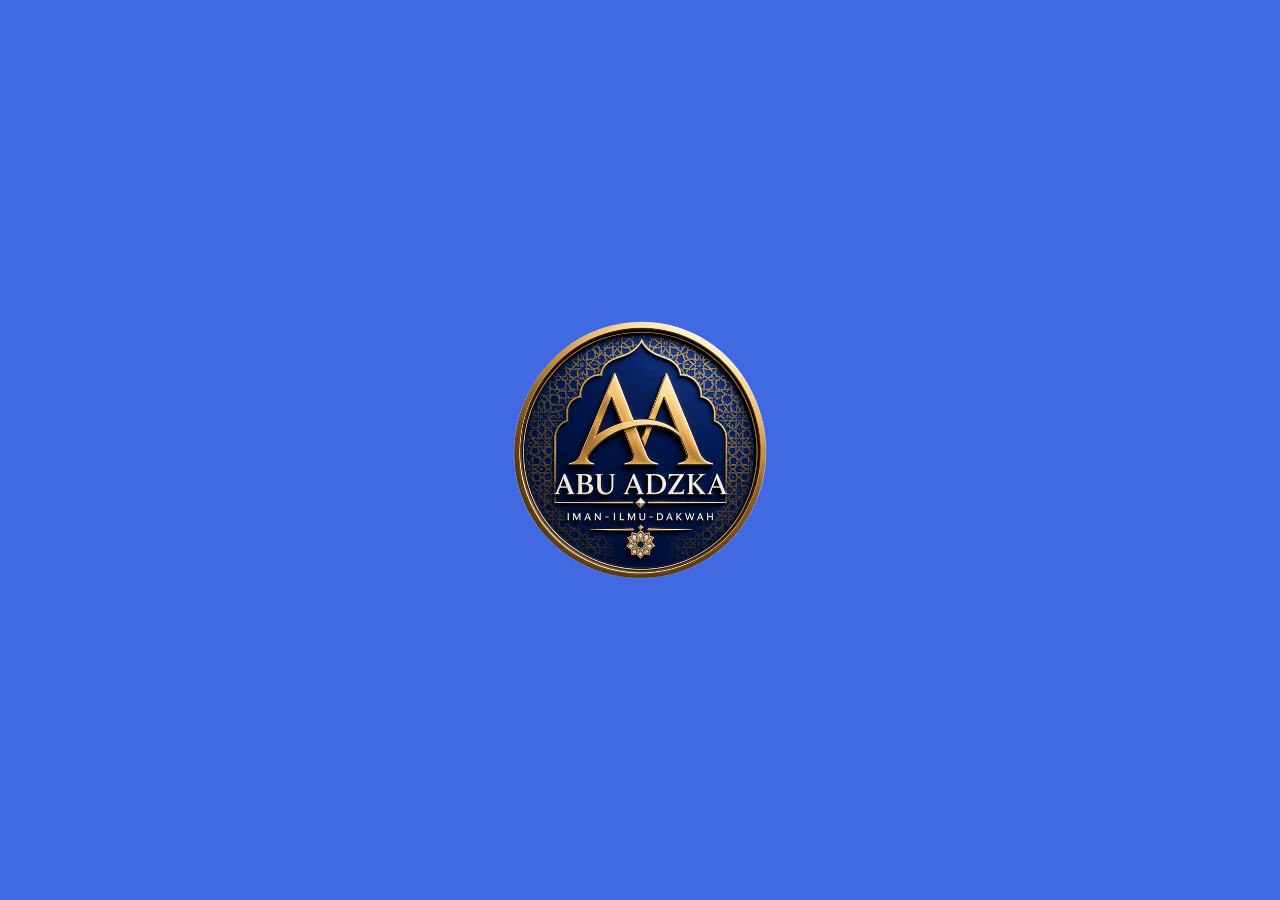
==== index.html @ 3db48bfa "Ensure complete login logo remains visible without decorative transforms" ====
<!DOCTYPE html>
<html lang="id">
<head>
  <meta charset="UTF-8">
  <meta name="viewport" content="width=device-width, initial-scale=1.0">
  <title>ABU ADZKA Dashboard Custom</title>
  <meta name="theme-color" content="#4169e1">
  <meta name="description" content="ABU ADZKA dashboard custom untuk absensi, inventaris, stock barang, dan laporan keuangan.">
  <meta name="mobile-web-app-capable" content="yes">
  <meta name="apple-mobile-web-app-capable" content="yes">
  <meta name="apple-mobile-web-app-status-bar-style" content="black-translucent">
  <meta name="apple-mobile-web-app-title" content="ABU ADZKA">
  
  <link rel="icon" type="image/svg+xml" sizes="any" href="logo-2026.svg">
  <link rel="apple-touch-icon" href="[data-uri]">
  <link rel="preconnect" href="https://fonts.googleapis.com">
  <link rel="preconnect" href="https://fonts.gstatic.com" crossorigin>
  <link href="https://fonts.googleapis.com/css2?family=Inter:wght@400;500;600;700;800&display=swap" rel="stylesheet">
  <link rel="stylesheet" href="styles.css">
<link rel="stylesheet" href="workspace.css"><link rel="stylesheet" href="executive.css">
<link rel="manifest" href="manifest.webmanifest">
<style>
/* Preserve the supplied artwork, with no added frame or cropping. */
.login-brand img,.brand-lockup img,.sidebar img[src="logo-2026.svg"],.hologram img{object-fit:contain;border:0;border-radius:0;box-shadow:none;background:transparent;transform:none}
.login-stage{background:#4169e1;display:flex;align-items:center;justify-content:center;min-height:460px;padding:32px}
.login-stage::before,.login-brand,.orbital-card{display:none}
.login-visual{display:block;position:static;inset:auto;perspective:none;width:100%;height:auto}
.hologram{position:static;width:clamp(180px,24vw,290px);height:auto;aspect-ratio:1;margin:auto;transform:none;filter:none;opacity:1}
.brand-preview{display:inline-flex;padding:0;border:0;background:transparent;cursor:pointer;color:inherit;align-items:center;justify-content:center}
.brand-preview:focus-visible{outline:2px solid #d7a44b;outline-offset:5px;border-radius:4px}
#brandSplash{position:fixed;inset:0;z-index:100000;background:#4169e1;display:grid;place-items:center;border:0;padding:0;opacity:1;transition:opacity .22s ease;cursor:pointer}
#brandSplash[hidden]{display:none}
#brandSplash img{width:clamp(150px,24vw,260px);max-width:70vw;height:auto;object-fit:contain;border:0;border-radius:0;box-shadow:none;background:transparent}
#brandSplash.leaving{opacity:0;pointer-events:none}
@media(max-width:620px){.login-stage{min-height:280px}.hologram{width:190px}#brandSplash img{width:24vw;min-width:120px;max-width:220px}}
@media(prefers-reduced-motion:reduce){#brandSplash{transition:none}}
</style>
</head>
<body>
  <button id="brandSplash" type="button" aria-label="Layar pembuka ABU ADZKA. Klik untuk melanjutkan."><img src="logo-2026.svg" width="1254" height="1254" alt="ABU ADZKA — Iman, Ilmu, Dakwah" fetchpriority="high"></button>
  <script>
  (()=>{
    const splash=document.getElementById('brandSplash');let timer,fade;
    function hide(){clearTimeout(timer);splash.classList.add('leaving');fade=setTimeout(()=>{splash.hidden=true;splash.classList.remove('leaving');},230);}
    function show(){clearTimeout(timer);clearTimeout(fade);splash.hidden=false;splash.classList.remove('leaving');timer=setTimeout(hide,1800);}
    splash.addEventListener('click',hide);document.addEventListener('keydown',e=>{if(e.key==='Escape'&&!splash.hidden)hide();});
    document.addEventListener('DOMContentLoaded',()=>{
      document.querySelectorAll('img[src="logo-2026.svg"]').forEach(img=>{
        if(splash.contains(img))return;
        const button=document.createElement('button');button.type='button';button.className='brand-preview';button.setAttribute('aria-label','Tampilkan pembuka ABU ADZKA');img.replaceWith(button);button.append(img);button.addEventListener('click',show);
      });
    });
    const logo=splash.querySelector('img');logo.addEventListener('load',show,{once:true});logo.addEventListener('error',hide,{once:true});if(logo.complete)show();setTimeout(()=>{if(!splash.hidden)hide();},5000);
  })();
  </script>
  <div class="ambient ambient-a"></div>
  <div class="ambient ambient-b"></div>

  <main id="loginScreen" class="login-shell">
    <section class="login-stage">
      <div class="login-brand">
        <img src="logo-2026.svg" alt="Logo Abu Adzka">
        <div>
          <span>ABU ADZKA</span>
          <small>Spesialis Desain Dashboard Custom</small>
        </div>
      </div>
      <div class="login-visual">
        <div class="orbital-card card-one">
          <strong>USAHA</strong>
          <span>Pencatatan Terpusat</span>
        </div>
        <div class="orbital-card card-two">
          <strong>5</strong>
          <span>Sub Dashboard</span>
        </div>
        <div class="hologram">
          <img src="logo-2026.svg" alt="">
        </div>
      </div>
    </section>

    <section class="login-panel glass-panel">
      <div class="panel-head">
        <span class="status-dot"></span>
        <span>Secure Access</span>
      </div>
      <h2>Masuk Dashboard</h2>
      <p class="muted">Masuk dengan akun usaha Anda.</p>
      <div id="googleLogin"><button id="googleLoginBtn" class="primary-btn" type="button">Masuk dengan Google</button><p id="loginError" class="error-text" aria-live="polite"></p><p class="muted">Gunakan email yang didaftarkan Owner. Password Google hanya dimasukkan di halaman resmi Google.</p></div>
      <div class="password-divider">atau gunakan password ABU ADZKA</div>
<form id="passwordLoginForm" autocomplete="on">
<label><span>Email / Username</span><input name="username" type="text" autocomplete="username" maxlength="160" required></label>
<label><span>Password aplikasi</span><input name="password" type="password" autocomplete="current-password" maxlength="72" required></label>
<button class="primary-btn" type="submit">Masuk dengan password</button><button type="button" class="table-btn" data-password-toggle>Lihat / sembunyikan password</button>
<p class="muted">Belum punya password aplikasi? Masuk dengan Google lalu pilih Password saya, atau hubungi Owner.</p>
</form>
<p class="muted">Akses usaha dikelola oleh Owner. Pembayaran sah setelah dikonfirmasi server.</p>
    </section>
  </main>

  <main id="passwordGate" class="login-shell hidden"><section class="login-panel glass-panel"><h2>Ganti password sementara</h2><p>Owner telah mengatur ulang password aplikasi Anda. Buat password pribadi sebelum melanjutkan.</p><div id="passwordGateBody"></div><button type="button" class="ghost-btn" data-password-signout>Keluar</button></section></main>
<div id="appShell" class="app-shell hidden">
    <aside class="sidebar">
      <div class="brand-lockup">
        <img src="logo-2026.svg" alt="Logo Abu Adzka">
        <div>
          <strong>ABU ADZKA</strong>
          <span>Dashboard Custom</span>
        </div>
      </div>
      <nav class="nav-list" aria-label="Menu dashboard"><button class="nav-item active" data-view="main"><span class="icon icon-dashboard" aria-hidden="true"></span>Dashboard Utama</button>
<button class="nav-item " data-view="orders"><span class="icon icon-sales" aria-hidden="true"></span>Transaksi & Pemesanan</button>
<button class="nav-item" data-view="marketing"><span class="icon" aria-hidden="true"></span>Marketing &amp; Referral</button><button class="nav-item" data-view="crm"><span class="icon" aria-hidden="true"></span>CRM &amp; Leads</button><button class="nav-item " data-view="clients"><span class="icon icon-attendance" aria-hidden="true"></span>Data Base Klien</button>
<button class="nav-item " data-view="sales"><span class="icon icon-sales" aria-hidden="true"></span>Laporan Penjualan</button>
<button class="nav-item " data-view="finance"><span class="icon icon-finance" aria-hidden="true"></span>Laporan Keuangan</button>
<button class="nav-item " data-view="attendance"><span class="icon icon-attendance" aria-hidden="true"></span>Absensi Karyawan</button>
<button class="nav-item " data-view="inventory"><span class="icon icon-inventory" aria-hidden="true"></span>Daftar Inventaris</button>
<button class="nav-item " data-view="stock"><span class="icon icon-stock" aria-hidden="true"></span>Stock Barang</button>
<button class="nav-item " data-view="masters"><span class="icon icon-inventory" aria-hidden="true"></span>Master Dokumen</button>
<button class="nav-item " data-view="settings"><span class="icon icon-dashboard" aria-hidden="true"></span>Setting</button>
<button class="nav-item " data-view="history"><span class="icon icon-finance" aria-hidden="true"></span>History Transaksi</button></nav>
      <div class="profile-card">
        <img src="logo-2026.svg" alt="">
        <div>
          <strong id="profileName">Admin</strong>
          <span id="profileRole">Administrator</span>
        </div>
      </div>
      <button type="button" class="ghost-btn" data-password-self>Password saya</button>
<button id="logoutBtn" class="ghost-btn">Keluar</button>
    </aside>

    <section class="workspace">
      <header class="topbar">
        <button id="menuToggle" class="icon-btn menu-lines" aria-label="Buka menu"><span></span><span></span><span></span></button>
        <div class="title-block">
          <p id="roleCaption">Administrator Workspace</p>
          <h2 id="viewTitle">Dashboard Utama</h2>
        </div>
        <div class="top-actions"><div id="liveClock" aria-label="Waktu lokal perangkat"></div><button type="button" id="headerUser" data-photo-self class="header-user" aria-label="Foto dan profil saya"></button>
          <input id="globalSearch" type="search" placeholder="Cari data, menu, laporan...">
          <button id="themeToggle" class="icon-btn theme-glyph" aria-label="Ganti tema"><span></span></button>
          <button id="exportBtn" class="primary-btn small">Ekspor</button>
        </div>
      </header>

      <div id="connectionStatus" role="status" class="connection-status">Menghubungkan ke server…</div><div id="draftNotice"></div><section id="permissionNotice" class="permission-notice hidden"></section>

      <section id="view-main" class="view active"><div id="finance-overview"></div><p class="legacy-label">RINGKASAN OPERASIONAL · Bagan lama tetap tersedia dan dihitung dari catatan tersimpan. Data lama belum otomatis menjadi pembukuan kas.</p>
        <div class="metric-grid">
          <article class="metric-card blue">
            <span>Total Karyawan</span>
            <strong id="metricEmployees">0</strong>
            <small>Dari catatan tersimpan</small>
          </article>
          <article class="metric-card gold">
            <span>Total Inventaris</span>
            <strong id="metricInventory">0</strong>
            <small>Dari catatan tersimpan</small>
          </article>
          <article class="metric-card coral">
            <span>Total Stock Barang</span>
            <strong id="metricStock">0</strong>
            <small>Dari catatan tersimpan</small>
          </article>
          <article class="metric-card mint">
            <span>Selisih Catatan Lama</span>
            <strong id="metricProfit">Rp 0</strong>
            <small>Belum direkonsiliasi ke buku kas</small>
          </article>
        </div>

        <div class="dashboard-grid">
          <article class="panel chart-panel">
            <div class="section-head">
              <div>
                <h3>Ringkasan Aktivitas</h3>
                <p>Performa operasional 7 hari terakhir</p>
              </div>
              <select>
                <option>7 Hari Terakhir</option>
                <option>30 Hari Terakhir</option>
              </select>
            </div>
            <div class="line-chart">
              <svg viewBox="0 0 720 260" role="img" aria-label="Grafik aktivitas">
                <defs>
                  <linearGradient id="chartFill" x1="0" x2="0" y1="0" y2="1">
                    <stop offset="0%" stop-color="#3c7bff" stop-opacity=".42"/>
                    <stop offset="100%" stop-color="#3c7bff" stop-opacity="0"/>
                  </linearGradient>
                  <filter id="lineGlow" x="-20%" y="-30%" width="140%" height="170%">
                    <feGaussianBlur stdDeviation="5" result="blur"/>
                    <feMerge>
                      <feMergeNode in="blur"/>
                      <feMergeNode in="SourceGraphic"/>
                    </feMerge>
                  </filter>
                </defs>
                <path class="grid-line" d="M20 48H700M20 108H700M20 168H700M20 228H700"/>
                <path class="area" d=""/>
                <path class="stroke-shadow" d=""/>
                <path class="stroke" d=""/>
              </svg>
            </div>
          </article>
          <article class="panel activity-panel">
            <div class="section-head">
              <div>
                <h3>Aktivitas Terbaru</h3>
                <p>Update sistem otomatis</p>
              </div>
            </div>
            <div id="activityList" class="activity-list"></div>
          </article>
        </div>

        <div class="mini-grid">
          <article class="panel radial-panel">
            <h3>Persentase Kehadiran</h3>
            <div class="radial" style="--value: 0"><strong>Belum ada data</strong><span>Bulan ini</span></div>
          </article>
          <article class="panel low-stock-panel">
            <h3>Stock Menipis</h3>
            <div id="lowStockList"></div>
          </article>
          <article class="panel donut-panel">
            <h3>Pengeluaran Bulan Ini</h3>
            <div class="donut"><strong>Belum ada data</strong><span>Total</span></div>
          </article>
          <article class="panel histogram-panel">
            <h3>Performa Mingguan</h3>
            <div class="histogram-3d" aria-label="Histogram performa mingguan">
              <span style="--h: 0%; --c: #3168ff"><i>Sen</i></span>
              <span style="--h: 0%; --c: #28c8ff"><i>Sel</i></span>
              <span style="--h: 0%; --c: #d7a44b"><i>Rab</i></span>
              <span style="--h: 0%; --c: #28c08b"><i>Kam</i></span>
              <span style="--h: 0%; --c: #ff6177"><i>Jum</i></span>
              <span style="--h: 0%; --c: #7b61ff"><i>Sab</i></span>
            </div>
          </article>
        </div>
      </section>

      <section id="view-attendance" class="view"></section>
      <section id="view-inventory" class="view"></section>
      <section id="view-stock" class="view"></section>
      <section id="view-sales" class="view"></section>
      <section id="view-finance" class="view"></section><section id="view-orders" class="view"></section><section id="view-clients" class="view"></section><section id="view-masters" class="view"></section><section id="view-settings" class="view"></section><section id="view-history" class="view"></section><section id="view-marketing" class="view"></section><section id="view-crm" class="view"></section>
    </section>
  </div>

  <div id="toast" class="toast" role="status" aria-live="polite"></div><dialog id="detailDialog"><button class="table-btn" onclick="this.closest('dialog').close()">Tutup</button><div id="detailBody"></div></dialog>
  
  <script src="app.js"></script>
<script src="config.js"></script>
<script src="google-transport.js"></script>
<script src="password-ui.js"></script>
<script src="workspace.js"></script><script src="executive-model.js"></script><script src="executive.js"></script><script src="rupiah-input.js"></script><script src="record-ui.js?v=8"></script>
</body>
</html>
---- styles.css ----
:root {
  --bg: #07111f;
  --panel: rgba(255, 255, 255, .88);
  --panel-dark: rgba(9, 18, 35, .84);
  --text: #081329;
  --muted: #63708b;
  --line: rgba(95, 123, 172, .18);
  --blue: #3168ff;
  --cyan: #32d5ff;
  --gold: #d7a44b;
  --coral: #ff6177;
  --mint: #28c08b;
  --shadow: 0 24px 70px rgba(21, 41, 83, .18);
}

* { box-sizing: border-box; }

body {
  margin: 0;
  min-height: 100vh;
  font-family: Inter, system-ui, -apple-system, BlinkMacSystemFont, "Segoe UI", sans-serif;
  color: var(--text);
  background:
    radial-gradient(circle at 10% 0%, rgba(48, 104, 255, .34), transparent 32%),
    radial-gradient(circle at 92% 8%, rgba(215, 164, 75, .22), transparent 30%),
    linear-gradient(135deg, #eef4ff 0%, #f8fbff 45%, #dce8ff 100%);
  overflow-x: hidden;
}

button, input, select { font: inherit; }
button { cursor: pointer; }

.hidden { display: none !important; }

.ambient {
  position: fixed;
  width: 340px;
  height: 340px;
  border-radius: 50%;
  filter: blur(40px);
  opacity: .32;
  pointer-events: none;
}

.ambient-a { top: 6%; left: 6%; background: #2d74ff; }
.ambient-b { right: 4%; bottom: 3%; background: #d7a44b; }

.glass-panel,
.panel,
.metric-card,
.topbar,
.profile-card,
.credential-grid button {
  border: 1px solid rgba(255, 255, 255, .72);
  background: linear-gradient(145deg, rgba(255, 255, 255, .92), rgba(255, 255, 255, .68));
  box-shadow: var(--shadow), inset 0 1px 0 rgba(255, 255, 255, .72);
  backdrop-filter: blur(24px);
}

.login-shell {
  position: relative;
  z-index: 1;
  min-height: 100vh;
  display: grid;
  grid-template-columns: minmax(0, 1.15fr) minmax(340px, .85fr);
  gap: 28px;
  padding: 28px;
}

.login-stage {
  min-height: calc(100vh - 56px);
  border-radius: 34px;
  padding: 32px;
  color: white;
  overflow: hidden;
  position: relative;
  background-color: #07111f;
  background-image:
    linear-gradient(180deg, rgba(7, 17, 31, .12), rgba(7, 17, 31, .16)),
    url('assets/login-background.jpeg');
  background-size: cover;
  background-position: center 43%;
  box-shadow: 0 30px 90px rgba(6, 15, 32, .38);
}

.login-stage::before {
  content: "";
  position: absolute;
  inset: 0;
  background: linear-gradient(180deg, rgba(7, 17, 31, .10), transparent 38%, rgba(7, 17, 31, .15));
}

.login-brand,
.login-copy,
.login-visual { position: relative; z-index: 1; }

.login-brand,
.brand-lockup {
  display: flex;
  align-items: center;
  gap: 12px;
}

.login-brand img,
.brand-lockup img {
  width: 58px;
  height: 58px;
  border-radius: 18px;
  object-fit: cover;
  box-shadow: 0 14px 35px rgba(215, 164, 75, .24);
}

.login-brand span,
.brand-lockup strong { display: block; font-weight: 800; }
.login-brand small,
.brand-lockup span { color: rgba(255, 255, 255, .68); }

.login-copy {
  max-width: 620px;
  margin-top: 28vh;
}

.eyebrow {
  color: #f3c978;
  font-weight: 800;
  letter-spacing: .08em;
  text-transform: uppercase;
  font-size: 12px;
}

.login-copy h1 {
  margin: 10px 0;
  font-size: clamp(46px, 8vw, 102px);
  line-height: .92;
  letter-spacing: 0;
  color: transparent;
  background:
    linear-gradient(180deg, #ffffff 0%, #fff8dd 18%, #f7ce73 36%, #b77922 58%, #fff2bd 76%, #ffffff 100%);
  -webkit-background-clip: text;
  background-clip: text;
  -webkit-text-stroke: 1.15px rgba(255, 255, 255, .86);
  text-shadow:
    0 -1px 0 rgba(255, 255, 255, .95),
    0 1px 0 #9d7027,
    0 2px 0 #704914,
    0 4px 0 rgba(70, 39, 5, .82),
    0 9px 0 rgba(6, 13, 27, .3),
    0 18px 34px rgba(0, 0, 0, .52),
    0 0 4px rgba(255, 255, 255, .52),
    0 0 8px rgba(255, 222, 139, .42),
    0 0 13px rgba(215, 164, 75, .3);
  filter:
    drop-shadow(1px -1px 0 rgba(255, 255, 255, .68))
    drop-shadow(10px 12px 0 rgba(0, 0, 0, .16))
    drop-shadow(0 0 7px rgba(255, 209, 96, .32));
}

.login-copy p:last-child {
  max-width: 560px;
  color: rgba(255, 255, 255, .76);
  line-height: 1.7;
}

.login-visual {
  display: none;
}

.hologram {
  position: absolute;
  right: 8%;
  top: 18%;
  width: min(34vw, 360px);
  aspect-ratio: 1;
  border-radius: 50%;
  transform: rotateY(-18deg) rotateX(10deg);
  filter: drop-shadow(0 38px 50px rgba(215, 164, 75, .28));
  opacity: .86;
}

.hologram img {
  width: 100%;
  height: 100%;
  object-fit: cover;
  border-radius: 50%;
}

.orbital-card {
  position: absolute;
  border: 1px solid rgba(255, 255, 255, .22);
  background: rgba(255, 255, 255, .1);
  backdrop-filter: blur(18px);
  border-radius: 22px;
  padding: 16px 18px;
  color: white;
  transform: rotateY(-18deg) translateZ(70px);
}

.orbital-card strong { display: block; font-size: 28px; }
.orbital-card span { color: rgba(255, 255, 255, .7); font-size: 12px; }
.card-one { right: 8%; bottom: 20%; }
.card-two { right: 34%; top: 26%; }

.login-panel {
  align-self: center;
  border-radius: 30px;
  padding: 30px;
  position: relative;
  z-index: 2;
}

.panel-head {
  display: flex;
  align-items: center;
  gap: 9px;
  color: var(--muted);
  font-size: 13px;
  font-weight: 700;
}

.status-dot {
  width: 10px;
  height: 10px;
  border-radius: 999px;
  background: var(--mint);
  box-shadow: 0 0 0 7px rgba(40, 192, 139, .14);
}

.login-panel h2 { margin: 18px 0 6px; font-size: 32px; }
.muted { color: var(--muted); }

form { display: grid; gap: 16px; margin-top: 24px; }
label span { display: block; font-size: 13px; font-weight: 800; margin-bottom: 8px; }
input, select {
  width: 100%;
  border: 1px solid rgba(79, 105, 154, .18);
  background: rgba(255, 255, 255, .78);
  border-radius: 16px;
  padding: 13px 14px;
  color: var(--text);
  outline: none;
}

input:focus, select:focus { border-color: rgba(49, 104, 255, .62); box-shadow: 0 0 0 4px rgba(49, 104, 255, .1); }

input[type="file"] {
  padding: 10px;
  cursor: pointer;
}

input[type="file"]::file-selector-button {
  border: 0;
  border-radius: 12px;
  padding: 10px 13px;
  margin-right: 12px;
  color: white;
  font-weight: 800;
  background: linear-gradient(135deg, #3168ff, #28c8ff);
  box-shadow: 0 10px 20px rgba(49, 104, 255, .18);
}

.primary-btn,
.ghost-btn,
.icon-btn,
.table-btn {
  border: 0;
  border-radius: 16px;
  font-weight: 800;
}

.primary-btn {
  color: white;
  padding: 14px 18px;
  background: linear-gradient(135deg, #3168ff, #28c8ff);
  box-shadow: 0 16px 34px rgba(49, 104, 255, .26);
}

.primary-btn.small { padding: 11px 15px; border-radius: 13px; }

.ghost-btn {
  color: white;
  padding: 13px 15px;
  background: rgba(255, 255, 255, .09);
}

.icon-btn {
  width: 44px;
  height: 44px;
  display: grid;
  place-items: center;
  background: rgba(255, 255, 255, .78);
  color: var(--text);
}

.error-text { min-height: 20px; color: #e63f55; font-weight: 700; }

.credential-grid {
  display: grid;
  grid-template-columns: repeat(3, 1fr);
  gap: 10px;
  margin-top: 20px;
}

.credential-grid button {
  border-radius: 16px;
  padding: 12px;
  color: var(--text);
  font-weight: 800;
}

.app-shell {
  position: relative;
  z-index: 1;
  min-height: 100vh;
  display: grid;
  grid-template-columns: 280px minmax(0, 1fr);
}

.sidebar {
  min-height: 100vh;
  position: sticky;
  top: 0;
  padding: 24px;
  display: flex;
  flex-direction: column;
  gap: 22px;
  color: white;
  background:
    linear-gradient(160deg, rgba(5, 13, 27, .98), rgba(12, 35, 72, .94)),
    radial-gradient(circle at 30% 12%, rgba(49, 104, 255, .5), transparent 32%);
  box-shadow: 18px 0 60px rgba(4, 13, 29, .28);
}

.nav-list { display: grid; gap: 9px; }

.nav-item {
  border: 1px solid transparent;
  border-radius: 16px;
  padding: 14px 14px;
  color: rgba(255, 255, 255, .76);
  background: transparent;
  display: flex;
  align-items: center;
  gap: 11px;
  text-align: left;
  font-weight: 800;
}

.nav-item.active,
.nav-item:hover {
  color: white;
  border-color: rgba(255, 255, 255, .16);
  background: linear-gradient(135deg, rgba(49, 104, 255, .8), rgba(40, 200, 255, .22));
  box-shadow: inset 0 1px 0 rgba(255, 255, 255, .16), 0 16px 38px rgba(49, 104, 255, .2);
}

.icon {
  width: 28px;
  height: 28px;
  display: grid;
  place-items: center;
  border-radius: 10px;
  background:
    linear-gradient(145deg, rgba(255, 255, 255, .2), rgba(255, 255, 255, .04)),
    radial-gradient(circle at 30% 20%, rgba(255, 255, 255, .28), transparent 38%);
  position: relative;
  flex: 0 0 28px;
  overflow: hidden;
  box-shadow:
    inset 1px 1px 0 rgba(255, 255, 255, .22),
    inset -3px -4px 8px rgba(0, 0, 0, .18),
    0 8px 16px rgba(0, 0, 0, .18);
  transform: translateZ(0);
}

.icon::before,
.icon::after {
  content: "";
  position: absolute;
}

.icon-dashboard::before {
  width: 14px;
  height: 14px;
  background:
    linear-gradient(currentColor 0 0) left top / 6px 6px no-repeat,
    linear-gradient(currentColor 0 0) right top / 6px 6px no-repeat,
    linear-gradient(currentColor 0 0) left bottom / 6px 6px no-repeat,
    linear-gradient(currentColor 0 0) right bottom / 6px 6px no-repeat;
  color: currentColor;
}

.icon-attendance::before {
  width: 14px;
  height: 14px;
  border: 2px solid currentColor;
  border-radius: 6px;
}

.icon-attendance::after {
  width: 8px;
  height: 2px;
  background: currentColor;
  top: 8px;
}

.icon-inventory::before {
  width: 14px;
  height: 14px;
  border: 2px solid currentColor;
  border-radius: 4px;
  transform: rotate(45deg) scale(.82);
}

.icon-stock::before {
  width: 16px;
  height: 12px;
  border-top: 2px solid currentColor;
  border-bottom: 2px solid currentColor;
}

.icon-stock::after {
  width: 16px;
  height: 2px;
  background: currentColor;
}

.icon-sales::before {
  width: 16px;
  height: 14px;
  border-left: 2px solid currentColor;
  border-bottom: 2px solid currentColor;
}

.icon-sales::after {
  width: 13px;
  height: 9px;
  border-top: 2px solid currentColor;
  border-right: 2px solid currentColor;
  transform: rotate(-38deg) translate(1px, -1px);
}

.icon-finance::before {
  width: 13px;
  height: 16px;
  border: 2px solid currentColor;
  border-radius: 4px;
}

.icon-finance::after {
  width: 7px;
  height: 2px;
  background: currentColor;
  box-shadow: 0 5px 0 currentColor;
}

.menu-lines {
  gap: 4px;
  padding: 0;
}

.menu-lines span {
  display: block;
  width: 18px;
  height: 2px;
  border-radius: 999px;
  background: currentColor;
}

.theme-glyph span {
  width: 18px;
  height: 18px;
  display: block;
  border-radius: 50%;
  border: 2px solid currentColor;
  background: linear-gradient(90deg, currentColor 0 50%, transparent 50% 100%);
}

.profile-card {
  margin-top: auto;
  border-radius: 20px;
  padding: 12px;
  display: flex;
  align-items: center;
  gap: 10px;
  background: rgba(255, 255, 255, .1);
  border-color: rgba(255, 255, 255, .16);
  color: white;
}

.profile-card img {
  width: 44px;
  height: 44px;
  border-radius: 14px;
  object-fit: cover;
}

.profile-card span { display: block; font-size: 12px; color: rgba(255,255,255,.64); }

.workspace {
  padding: 24px;
  min-width: 0;
}

.topbar {
  position: sticky;
  top: 18px;
  z-index: 10;
  border-radius: 24px;
  padding: 16px;
  display: flex;
  align-items: center;
  gap: 16px;
}

#menuToggle { display: none; }
.title-block { min-width: 220px; }
.title-block p { margin: 0 0 4px; color: var(--muted); font-size: 13px; font-weight: 800; }
.title-block h2 { margin: 0; font-size: 24px; }

.top-actions {
  margin-left: auto;
  display: flex;
  align-items: center;
  gap: 10px;
}

.top-actions input { width: min(34vw, 380px); }

.view { display: none; padding-top: 22px; }
.view.active { display: block; }

.metric-grid {
  display: grid;
  grid-template-columns: repeat(4, minmax(0, 1fr));
  gap: 16px;
}

.metric-card {
  position: relative;
  overflow: hidden;
  min-height: 142px;
  padding: 22px;
  border-radius: 24px;
  transform-style: preserve-3d;
  isolation: isolate;
  box-shadow:
    0 28px 70px rgba(21, 41, 83, .18),
    0 12px 22px rgba(49, 104, 255, .08),
    inset 0 1px 0 rgba(255, 255, 255, .9),
    inset 0 -14px 34px rgba(16, 32, 62, .06);
}

.metric-card::after {
  content: "";
  position: absolute;
  right: -34px;
  top: -34px;
  width: 112px;
  height: 112px;
  border-radius: 34px;
  transform: rotate(20deg);
  background: var(--accent);
  opacity: .18;
  filter: blur(.2px);
  box-shadow: -18px 26px 34px rgba(11, 25, 50, .08);
  z-index: 0;
}

.metric-card::before {
  content: "";
  position: absolute;
  right: 24px;
  bottom: 22px;
  width: 44px;
  height: 44px;
  border-radius: 14px;
  background:
    linear-gradient(145deg, color-mix(in srgb, var(--accent), white 20%), color-mix(in srgb, var(--accent), black 8%));
  box-shadow:
    0 18px 32px color-mix(in srgb, var(--accent), transparent 70%),
    inset 2px 2px 0 rgba(255, 255, 255, .38),
    inset -8px -10px 18px rgba(0, 0, 0, .14);
  opacity: .34;
  transform: translateZ(0) rotateX(10deg) rotateY(-12deg);
  z-index: 0;
  pointer-events: none;
}

.metric-card span,
.metric-card strong,
.metric-card small {
  position: relative;
  z-index: 1;
}
.metric-card span { color: var(--muted); font-weight: 800; font-size: 13px; }
.metric-card strong { display: block; margin: 16px 0 8px; font-size: clamp(27px, 3vw, 38px); text-shadow: 0 8px 18px rgba(11, 24, 52, .14); }
.metric-card small { color: var(--mint); font-weight: 800; }
.metric-card.blue { --accent: var(--blue); }
.metric-card.gold { --accent: var(--gold); }
.metric-card.coral { --accent: var(--coral); }
.metric-card.mint { --accent: var(--mint); }

.dashboard-grid {
  display: grid;
  grid-template-columns: minmax(0, 1.25fr) minmax(320px, .75fr);
  gap: 16px;
  margin-top: 16px;
}

.mini-grid,
.data-layout {
  display: grid;
  grid-template-columns: repeat(4, minmax(0, 1fr));
  gap: 16px;
  margin-top: 16px;
}

.panel {
  border-radius: 24px;
  padding: 20px;
}

.section-head {
  display: flex;
  justify-content: space-between;
  gap: 14px;
  align-items: start;
  margin-bottom: 16px;
}

.section-head h3,
.panel h3 { margin: 0 0 6px; }
.section-head p { margin: 0; color: var(--muted); font-size: 13px; }
.section-head select { width: auto; min-width: 150px; padding: 10px 12px; border-radius: 13px; }

.line-chart svg { width: 100%; height: 260px; display: block; }
.line-chart {
  position: relative;
  border-radius: 20px;
  overflow: hidden;
  background:
    linear-gradient(180deg, rgba(255,255,255,.18), rgba(49,104,255,.04)),
    repeating-linear-gradient(90deg, transparent 0 68px, rgba(49,104,255,.05) 69px 70px);
  transform: perspective(900px) rotateX(4deg);
  box-shadow:
    inset 0 1px 0 rgba(255,255,255,.72),
    inset 0 -24px 50px rgba(49,104,255,.08);
}
.line-chart::after {
  content: "";
  position: absolute;
  inset: auto 7% 8px 7%;
  height: 20px;
  border-radius: 50%;
  background: rgba(49, 104, 255, .24);
  filter: blur(16px);
}
.grid-line { stroke: rgba(94, 116, 155, .18); stroke-width: 1; }
.area { fill: url(#chartFill); }
.stroke-shadow { fill: none; stroke: rgba(15, 42, 110, .28); stroke-width: 14; stroke-linecap: round; transform: translateY(12px); }
.stroke { fill: none; stroke: #3168ff; stroke-width: 6; stroke-linecap: round; filter: url(#lineGlow); }

.activity-list { display: grid; gap: 13px; }
.activity-item {
  display: grid;
  grid-template-columns: 38px 1fr auto;
  gap: 12px;
  align-items: center;
}
.activity-icon {
  width: 38px;
  height: 38px;
  border-radius: 14px;
  display: grid;
  place-items: center;
  color: white;
  font-size: 11px;
  font-weight: 900;
  background:
    linear-gradient(145deg, #47dbff, #3168ff 62%, #1742c7),
    radial-gradient(circle at 30% 20%, rgba(255,255,255,.7), transparent 24%);
  box-shadow:
    0 14px 24px rgba(49,104,255,.28),
    inset 1px 1px 0 rgba(255,255,255,.42),
    inset -8px -10px 18px rgba(0,0,0,.18);
}
.activity-item strong { display: block; font-size: 13px; }
.activity-item small { color: var(--muted); }

.radial,
.donut {
  width: 170px;
  height: 170px;
  margin: 18px auto 4px;
  border-radius: 50%;
  display: grid;
  place-items: center;
  text-align: center;
  position: relative;
  background: conic-gradient(#3168ff calc(var(--value) * 1%), rgba(49,104,255,.12) 0);
  transform: perspective(700px) rotateX(12deg);
  box-shadow:
    0 24px 42px rgba(49, 104, 255, .18),
    inset 0 7px 8px rgba(255,255,255,.45),
    inset 0 -16px 22px rgba(0,0,0,.12);
}

.donut {
  background:
    conic-gradient(#3168ff 0 38%, #28c08b 38% 62%, #ffbd59 62% 82%, #ff6177 82%),
    radial-gradient(circle at 35% 25%, rgba(255,255,255,.48), transparent 28%);
}
.radial::before,
.donut::before {
  content: "";
  position: absolute;
  inset: 16px;
  border-radius: 50%;
  background: #fff;
  box-shadow: inset 0 0 30px rgba(49, 104, 255, .09);
}

.radial::after,
.donut::after {
  content: "";
  position: absolute;
  inset: 8px 22px auto 22px;
  height: 42px;
  border-radius: 50%;
  background: rgba(255,255,255,.26);
  filter: blur(4px);
}
.radial strong,
.radial span,
.donut strong,
.donut span { position: relative; z-index: 1; display: block; }
.radial strong { font-size: 34px; }
.donut strong { max-width: 92px; font-size: 18px; }

.histogram-panel {
  overflow: hidden;
}

.histogram-3d {
  height: 190px;
  display: grid;
  grid-template-columns: repeat(6, 1fr);
  align-items: end;
  gap: 14px;
  padding: 18px 12px 24px;
  border-radius: 20px;
  background:
    linear-gradient(180deg, rgba(255,255,255,.34), rgba(49,104,255,.05)),
    repeating-linear-gradient(0deg, transparent 0 38px, rgba(94,116,155,.12) 39px 40px);
  transform: perspective(900px) rotateX(7deg);
  box-shadow: inset 0 1px 0 rgba(255,255,255,.78), inset 0 -18px 34px rgba(49,104,255,.08);
}

.histogram-3d span {
  --bar: var(--c);
  position: relative;
  height: var(--h);
  min-height: 36px;
  border-radius: 12px 12px 8px 8px;
  background:
    linear-gradient(90deg, color-mix(in srgb, var(--bar), white 34%), var(--bar) 58%, color-mix(in srgb, var(--bar), black 18%));
  box-shadow:
    10px 12px 18px rgba(12, 26, 58, .18),
    inset 2px 2px 0 rgba(255,255,255,.4),
    inset -7px -8px 14px rgba(0,0,0,.16);
}

.histogram-3d span::before {
  content: "";
  position: absolute;
  inset: -9px 6px auto 6px;
  height: 16px;
  border-radius: 50%;
  background: color-mix(in srgb, var(--bar), white 20%);
  box-shadow: inset 0 3px 5px rgba(255,255,255,.45);
}

.histogram-3d span::after {
  content: "";
  position: absolute;
  inset: auto 2px -18px 2px;
  height: 20px;
  border-radius: 50%;
  background: color-mix(in srgb, var(--bar), transparent 72%);
  filter: blur(7px);
}

.histogram-3d i {
  position: absolute;
  left: 50%;
  bottom: -28px;
  transform: translateX(-50%) rotateX(-7deg);
  font-style: normal;
  font-size: 11px;
  font-weight: 900;
  color: var(--muted);
}

.low-row {
  display: flex;
  justify-content: space-between;
  gap: 12px;
  align-items: center;
  padding: 12px 0;
  border-bottom: 1px solid var(--line);
}
.low-row:last-child { border-bottom: 0; }
.low-row span { color: #e2455d; font-size: 12px; font-weight: 800; }

.permission-notice {
  margin-top: 18px;
  padding: 14px 16px;
  border-radius: 18px;
  color: #725113;
  background: rgba(255, 218, 139, .38);
  border: 1px solid rgba(215, 164, 75, .24);
  font-weight: 700;
}

.data-layout {
  grid-template-columns: 360px minmax(0, 1fr);
  align-items: start;
}

.form-panel form { margin-top: 4px; }
.form-grid { display: grid; grid-template-columns: repeat(2, minmax(0, 1fr)); gap: 12px; }
.form-grid label.full { grid-column: 1 / -1; }

.table-panel { min-width: 0; overflow: hidden; }
.table-wrap { overflow-x: auto; }
table {
  width: 100%;
  border-collapse: collapse;
  min-width: 920px;
}
th, td {
  padding: 14px 12px;
  border-bottom: 1px solid var(--line);
  text-align: left;
  font-size: 13px;
}
th { color: var(--muted); font-weight: 800; background: rgba(49, 104, 255, .04); }
td strong { display: block; }

.status-pill {
  display: inline-flex;
  align-items: center;
  min-width: 68px;
  justify-content: center;
  padding: 7px 10px;
  border-radius: 999px;
  font-weight: 800;
  font-size: 12px;
  background: rgba(40, 192, 139, .12);
  color: #15996d;
}
.status-pill.warn { background: rgba(255, 189, 89, .16); color: #a66a00; }
.status-pill.bad { background: rgba(255, 97, 119, .13); color: #d83d54; }
.status-pill.info { background: rgba(49, 104, 255, .12); color: #3168ff; }

.attendance-photo {
  width: 52px;
  height: 52px;
  display: block;
  object-fit: cover;
  border-radius: 16px;
  border: 2px solid rgba(255, 255, 255, .86);
  box-shadow:
    0 12px 22px rgba(21, 41, 83, .16),
    inset 0 1px 0 rgba(255, 255, 255, .6);
}

.photo-empty {
  display: inline-flex;
  align-items: center;
  min-height: 34px;
  padding: 7px 10px;
  border-radius: 999px;
  color: var(--muted);
  background: rgba(99, 112, 139, .1);
  font-size: 12px;
  font-weight: 800;
  white-space: nowrap;
}

.photo-link {
  display: inline-flex;
  align-items: center;
  min-height: 34px;
  padding: 7px 11px;
  border-radius: 999px;
  color: #3168ff;
  background: rgba(49, 104, 255, .1);
  font-size: 12px;
  font-weight: 900;
  text-decoration: none;
  white-space: nowrap;
}

.table-actions { display: flex; gap: 8px; }
.table-btn {
  padding: 8px 10px;
  color: #3168ff;
  background: rgba(49, 104, 255, .1);
}
.table-btn.delete { color: #d83d54; background: rgba(255, 97, 119, .12); }
.table-btn[disabled],
button[disabled],
input[disabled],
select[disabled] {
  cursor: not-allowed;
  opacity: .55;
}

.toolbar {
  display: flex;
  justify-content: space-between;
  gap: 12px;
  align-items: center;
  margin-bottom: 14px;
}

.toast {
  position: fixed;
  right: 22px;
  bottom: 22px;
  z-index: 30;
  padding: 13px 16px;
  border-radius: 16px;
  color: white;
  background: rgba(7, 17, 31, .92);
  box-shadow: 0 18px 40px rgba(7, 17, 31, .24);
  opacity: 0;
  transform: translateY(14px);
  transition: .25s ease;
}
.toast.show { opacity: 1; transform: translateY(0); }

body.dark {
  --text: #edf4ff;
  --muted: #9eb1d0;
  --line: rgba(205, 220, 255, .12);
  background:
    radial-gradient(circle at 10% 0%, rgba(49, 104, 255, .28), transparent 34%),
    radial-gradient(circle at 82% 20%, rgba(215, 164, 75, .18), transparent 28%),
    linear-gradient(135deg, #050b15 0%, #0c1729 48%, #0f1d35 100%);
}
body.dark .panel,
body.dark .metric-card,
body.dark .topbar,
body.dark .login-panel,
body.dark input,
body.dark select,
body.dark .icon-btn {
  color: var(--text);
  background: linear-gradient(145deg, rgba(13, 27, 50, .88), rgba(18, 37, 68, .68));
  border-color: rgba(255, 255, 255, .12);
}
body.dark th { background: rgba(255, 255, 255, .05); }
body.dark .radial::before,
body.dark .donut::before { background: #111f36; }

@media (max-width: 1080px) {
  .login-shell { grid-template-columns: 1fr; }
  .login-stage { min-height: 560px; }
  .login-copy { margin-top: 260px; }
  .metric-grid { grid-template-columns: repeat(2, minmax(0, 1fr)); }
  .dashboard-grid,
  .data-layout { grid-template-columns: 1fr; }
}

@media (max-width: 820px) {
  .app-shell { grid-template-columns: 1fr; }
  .sidebar {
    position: fixed;
    z-index: 20;
    width: min(86vw, 320px);
    transform: translateX(-105%);
    transition: .24s ease;
  }
  .sidebar.open { transform: translateX(0); }
  #menuToggle { display: grid; }
  .workspace { padding: 14px; }
  .topbar {
    top: 10px;
    align-items: flex-start;
    flex-wrap: wrap;
  }
  .top-actions {
    width: 100%;
    margin-left: 0;
  }
  .top-actions input { flex: 1; width: auto; min-width: 0; }
  .mini-grid { grid-template-columns: 1fr; }
}

@media (max-width: 620px) {
  .login-shell { padding: 14px; gap: 14px; }
  .login-stage { min-height: 460px; border-radius: 26px; padding: 22px; }
  .hologram { width: 250px; right: -34px; top: 120px; opacity: .55; }
  .card-two { right: 24px; top: 120px; }
  .card-one { right: 22px; bottom: 92px; }
  .login-copy { margin-top: 240px; }
  .login-panel { padding: 22px; border-radius: 24px; }
  .credential-grid,
  .metric-grid,
  .form-grid { grid-template-columns: 1fr; }
  .section-head,
  .toolbar { flex-direction: column; align-items: stretch; }
  .title-block h2 { font-size: 20px; }
  .metric-card { min-height: 122px; }
  .primary-btn.small { padding-inline: 11px; }
}

/* Keep the login artwork legible without promotional copy layered over it. */
.login-stage { background-position: center 43%; }
@media (max-width: 620px) { .login-stage { background-position: center 42%; } }

select, option { color: #081329; background-color: #ffffff; }
body.dark select, body.dark input, body.dark option { color-scheme: dark; color: #edf4ff; background-color: #10213a; }
body.dark option { background-color: #10213a; color: #edf4ff; }
---- workspace.css ----
/* Extensions reuse original ABU ADZKA palette and components. */
.connection-status{padding:12px 16px;border-radius:12px;background:rgba(49,104,255,.08);color:var(--text);margin:12px 0;font-size:13px}.pending,.info-line,.legacy-label{padding:16px;border-radius:12px;background:rgba(215,164,75,.13);line-height:1.6;margin:16px 0}.pending{border-left:4px solid var(--gold)}.panel{margin-bottom:20px}.panel h3{margin-top:0}.panel>form{margin-top:18px}fieldset{border:0;padding:0;margin:0;min-width:0}fieldset>.primary-btn{margin-top:16px}.filter-grid{display:grid;grid-template-columns:repeat(4,minmax(0,1fr));gap:12px;margin:20px 0}.filter-grid label,.form-grid label{display:flex;flex-direction:column;gap:8px;font-size:13px}.filter-grid input,.filter-grid select,.form-grid input,.form-grid select{width:100%;min-width:0}.full{grid-column:1/-1}.new-metrics{grid-template-columns:repeat(3,minmax(0,1fr))}.new-metrics button{text-align:left;border:0;min-width:0}.new-metrics strong{font-size:clamp(19px,2vw,29px);overflow-wrap:anywhere}.quick-actions{display:flex;gap:10px;flex-wrap:wrap;margin:16px 0}.allocation-box{min-width:0}.allocation-box input{min-width:130px}.allocation-box table{min-width:620px}.cash-chart{height:185px;display:flex;align-items:flex-end;gap:12px;overflow-x:auto;padding:8px 2px 28px}.cash-chart-day{position:relative;display:flex;align-items:flex-end;gap:4px;min-width:42px}.cash-chart-day small{position:absolute;bottom:-22px;font-size:10px}.cash-bar{width:16px;border-radius:5px 5px 0 0;display:block}.cash-bar.in{background:var(--blue)}.cash-bar.out{background:var(--coral)}dialog{max-width:min(1050px,94vw);width:94vw;max-height:90vh;overflow:auto;border:1px solid var(--line);border-radius:24px;padding:24px;color:var(--text);background:#f8fbff;box-shadow:var(--shadow)}dialog::backdrop{background:rgba(7,17,31,.65)}body.dark dialog{background:#111f36}pre{white-space:pre-wrap;overflow-wrap:anywhere;font-size:12px;max-width:620px;max-height:280px;overflow:auto}.document-head img{width:70px;height:70px;object-fit:contain}.document-head{text-align:center;border-bottom:1px solid var(--line);margin-bottom:22px}summary{cursor:pointer;font-weight:700;line-height:1.6}.sidebar{overflow-y:auto}.nav-item{font-size:12px;padding-top:10px;padding-bottom:10px}.nav-list{gap:5px}table .table-btn{margin:3px;white-space:nowrap}td small{display:block}input:focus,select:focus,button:focus-visible{outline:2px solid var(--blue);outline-offset:2px}.table-wrap{max-width:100%}.data-layout{align-items:start}.form-panel .metric-grid{display:grid!important;grid-template-columns:repeat(auto-fit,minmax(140px,1fr))!important}
@media(max-width:1080px){.filter-grid{grid-template-columns:repeat(2,minmax(0,1fr))}.new-metrics{grid-template-columns:repeat(2,minmax(0,1fr))}}
@media(max-width:620px){.filter-grid,.new-metrics{grid-template-columns:1fr}.panel{padding:16px}.quick-actions>*{flex:1 1 auto}dialog{padding:16px}.cash-chart{gap:7px}.form-panel .metric-grid{grid-template-columns:1fr!important}}
@media print{body>*{display:none!important}body>dialog[open]{display:block!important;position:static;max-width:none;max-height:none;width:auto;overflow:visible;box-shadow:none;border:0;background:white;color:black}dialog>button,.no-print{display:none!important}dialog table{min-width:0;width:100%;font-size:10px}dialog th,dialog td{padding:6px;font-size:10px}dialog .table-wrap{overflow:visible}dialog .table-btn{border:0;background:none;color:black}dialog .panel{box-shadow:none}dialog tr{break-inside:avoid}}
.panel,.workspace,.view,.data-layout,.dashboard-grid,.mini-grid,#finance-overview,.dashboard-grid>*,.data-layout>*{min-width:0}.dashboard-grid>.panel{max-width:100%}.form-grid .full{min-width:0}
.bill-remaining{display:flex!important;justify-content:space-between;align-items:center;gap:12px;min-height:48px;padding:12px 14px;border:1px solid var(--line);border-radius:12px;background:rgba(49,104,255,.07);font-weight:700}.bill-remaining output{font-variant-numeric:tabular-nums;color:var(--blue);font-size:1.05rem}.allocation-box td input{max-width:190px}.allocation-box td{vertical-align:middle}
@media(max-width:820px){.dashboard-grid,.data-layout{grid-template-columns:minmax(0,1fr)}.workspace{width:100%}.filter-grid{grid-template-columns:repeat(2,minmax(0,1fr))}.filter-grid label{font-size:12px}}

/* Settings additions: keep existing palette and original forms. */
[data-new="user"] .form-grid>label:nth-child(1),[data-new="user"] .form-grid>label:nth-child(2){grid-column:1/-1}
.access-grid{display:grid;grid-template-columns:repeat(2,minmax(0,1fr));gap:16px}.access-card{border:1px solid var(--line);border-radius:12px;padding:16px}.form-grid .access-choice{display:flex;flex-direction:row;align-items:center;margin:10px 0}.form-grid .access-choice input{width:auto;min-width:auto;accent-color:var(--blue)}.nav-item[hidden]{display:none!important}
@media(max-width:640px){.access-grid{grid-template-columns:1fr}}

.password-divider{margin:20px 0;text-align:center;color:var(--muted);font-size:13px}.password-message{white-space:pre-wrap;line-height:1.5;color:var(--coral)}#passwordLoginForm{display:grid;gap:12px}#passwordGate{min-height:100vh;align-items:center;justify-content:center}#passwordGate .login-panel{max-width:650px;width:100%}[data-password-form] label{display:flex;flex-direction:column;gap:8px;margin:12px 0}[data-password-form] input{width:100%;min-width:0}
[data-new="user"] .form-grid>label:nth-child(3){grid-column:1/-1}
---- executive.css ----
/* Royal blue and gold, bevelled surfaces, adaptive executive layout. */
:root{--royal:#00399a;--navy:#041c50;--metal:#c68d16}
body{background:linear-gradient(130deg,#e3f2ff,#f8fcff 45%,#e7f1ff);--shadow:0 5px 16px #23549e14}.ambient{display:none}.workspace{padding:18px 20px;min-width:0}.sidebar{background:radial-gradient(ellipse at 0 10%,#0754b9 0,transparent 60%),linear-gradient(110deg,#032e76,#021438);border-right:2px solid #3bcdff;box-shadow:4px 0 12px #0075cd65}.brand-lockup{padding-bottom:18px;border-bottom:1px solid #e8c65969}.brand-lockup img{border:2px solid #ffe09a;box-shadow:0 2px 0 #925b00,0 5px 0 #50320a,0 9px 12px #0008,inset 0 1px white;transform:perspective(200px) rotateY(-7deg);border-radius:18px}.brand-lockup strong{color:#ffe398;text-shadow:0 1px #8c5400,0 2px #4e3000,0 3px 4px #000;font-size:19px}.nav-item{border-radius:9px;min-height:42px;font-size:11px;color:#f7fbff;padding:8px 10px;gap:12px;box-shadow:inset 0 -1px #94bfff19}.nav-item.active{color:#261800;background:linear-gradient(110deg,#dc9f24,#fff6bf 36%,#ffdf75 65%,#b8790d);border:1px solid #fff4b4;box-shadow:inset 0 2px 2px white,inset 0 -3px 3px #9c6505,0 0 9px #ffe081a0,0 4px 0 #76500a}.nav-gold-icon{display:inline-flex;flex:0 0 27px;width:27px;height:30px}.gold-icon{width:35px;height:37px;flex-shrink:0;filter:drop-shadow(0 2px 1px #66350060);overflow:visible}.nav-gold-icon .gold-icon{width:25px;height:28px}.nav-item:hover{outline:1px solid #ffe18877}.profile-card{background:#fff1;border-color:#ffd77855;color:white}.profile-card img{border:1px solid #f7c859}.topbar{border-radius:10px;padding:10px 14px;min-height:76px;background:linear-gradient(180deg,white,#eef5ff);border:1px solid #c6dcf2;box-shadow:inset 0 1px white,0 4px 10px #16488712;gap:14px}.top-actions{gap:12px;flex-wrap:wrap;justify-content:flex-end}.topbar h2{font-size:18px}.topbar .title-block p{font-size:10px}.top-actions input{width:190px}#liveClock{display:flex;flex-direction:column;text-align:right;line-height:1.5;color:#142e5c;font-size:11px}#liveClock span{font-variant-numeric:tabular-nums}#liveClock small{font-size:9px;color:#617796}.header-user{display:flex;align-items:center;gap:8px;background:none;border:0;padding:0;color:#0b2554;text-align:left}.header-user img,.avatar-initials{height:40px;width:40px;border-radius:50%;border:2px solid #e4bb45;object-fit:cover;box-shadow:0 2px 5px #14448333}.avatar-initials{display:grid;place-items:center;background:linear-gradient(140deg,#0b65cf,#00226c);color:#ffe497;font-weight:800}.header-user strong,.header-user small{display:block;max-width:140px;overflow-wrap:anywhere}.header-user small{font-size:10px;margin-top:4px}.header-user strong{font-size:12px}.connection-status{padding:8px 12px;font-size:11px;background:#e2f3ee;border:1px solid #addacb}.executive-hero{position:relative;display:flex;align-items:center;justify-content:space-between;gap:16px;overflow:hidden;padding:20px 24px;margin-bottom:16px;color:#fff;background:repeating-linear-gradient(135deg,transparent 0 40px,#f3cf6511 41px 42px),radial-gradient(ellipse at 65% 80%,#0a65d6,transparent 60%),linear-gradient(100deg,#071a45,#003d96 65%,#001742);border:1px solid #d4b353;border-radius:13px;box-shadow:inset 0 1px #fff9,0 4px 0 #002454,0 6px 16px #003f8e26}.executive-hero:after{content:'';position:absolute;top:-50%;left:48%;height:190%;width:1px;background:#fff4aa;transform:rotate(35deg);box-shadow:0 0 8px #ffdc62,6px 0 0 #b9861a,12px 0 0 #ffedba33;pointer-events:none}.executive-hero h1,.executive-hero h2{margin:4px 0;color:#ffe5a0;text-shadow:0 1px white,0 2px #af6500,0 3px #623400,0 5px 5px #0008;letter-spacing:.04em}.executive-hero h1{font-size:clamp(21px,2.5vw,32px)}.executive-hero h2{font-size:18px}.executive-hero p{font-size:11px;margin:7px 0 0;color:#e5edff}.executive-hero small{font-size:9px;letter-spacing:.14em;color:#c9dfff}.hero-emblem{position:absolute;right:28%;opacity:.85;transform:rotate(-8deg)}.hero-emblem img{width:94px;height:94px;border-radius:50%;object-fit:cover;border:2px solid #fadd89;box-shadow:0 8px 14px #0008,0 0 35px #30adff66}.month-select{display:flex;flex-direction:column;gap:6px;z-index:1}.month-select span{font-size:9px;letter-spacing:.08em;color:#e3edff}.month-select input{border:1px solid #e4d194;background:linear-gradient(white,#e4edff);padding:10px;font-weight:700;color:#052b6b;border-radius:7px;box-shadow:0 3px 0 #002a68;font-size:12px}.executive-kpis{display:grid;grid-template-columns:repeat(5,minmax(0,1fr));gap:12px}.gloss-kpi{position:relative;display:flex;align-items:center;gap:10px;min-height:100px;border-radius:11px;border:2px solid var(--rim);color:#fff;text-align:left;padding:15px 12px;overflow:hidden;background:linear-gradient(155deg,#ffffff5c,transparent 30%),linear-gradient(110deg,var(--deep),var(--tone) 65%,var(--deep));box-shadow:inset 0 1px 2px #fff,inset 0 0 0 3px #ffffff3b,inset 0 0 0 5px #0003,inset 0 -6px 10px #0008,0 3px 0 var(--deep),0 0 7px var(--rim),0 7px 12px #0b3a7725}.gloss-kpi:before{content:'';position:absolute;inset:6px;border:1px solid #fff9;border-radius:6px;pointer-events:none}.gloss-kpi:after{content:'';position:absolute;left:8px;right:8px;top:7px;height:42%;background:linear-gradient(#ffffff4a,#ffffff04);border-radius:5px;pointer-events:none}.gloss-kpi .gold-icon{width:37px;height:43px}.gloss-kpi>div{min-width:0;position:relative;z-index:1}.gloss-kpi span{display:block;font-size:10px;font-weight:800;line-height:1.35;letter-spacing:.02em;text-shadow:0 1px 3px #000}.gloss-kpi strong{display:block;font-size:clamp(13px,1.25vw,20px);margin:8px 0 5px;overflow-wrap:anywhere;font-weight:700;line-height:1.2;text-shadow:0 1px 2px #000}.gloss-kpi small{display:block;font-size:8px;opacity:.85}.gloss-kpi.blue{--tone:#0476e5;--deep:#002958;--rim:#6ee5ff}.gloss-kpi.gold{--tone:#b17b03;--deep:#653704;--rim:#ffdd6e}.gloss-kpi.green{--tone:#09a447;--deep:#02441e;--rim:#76f8a6}.gloss-kpi.red{--tone:#d32331;--deep:#6e0717;--rim:#ff8490}.gloss-kpi.cyan{--tone:#007eaa;--deep:#023c66;--rim:#5eedff}.gloss-kpi.purple{--tone:#7925d2;--deep:#340665;--rim:#cc8dff}.kpi-shine{position:absolute;right:12px;bottom:11px;width:28%;height:4px;background:linear-gradient(90deg,#fff9,transparent);border-radius:4px;box-shadow:0 0 2px white}.chart-caption{font-size:10px;line-height:1.6;color:#637895;margin:10px 0 0}.definition{margin:12px 0 16px}.executive-row{display:grid;gap:12px;margin:12px 0;align-items:stretch}.row-one{grid-template-columns:1.15fr 1.1fr .8fr}.row-two{grid-template-columns:1.12fr 1fr 1.05fr}.row-three{grid-template-columns:1.05fr 1fr}.executive-panel{min-width:0;background:linear-gradient(145deg,#fff,#fbfdff);border:1px solid #cee6fb;border-radius:9px;padding:13px;box-shadow:inset 0 1px white,0 2px 9px #23c4ff19;overflow:hidden}.executive-panel>header{display:flex;align-items:center;gap:9px;margin-bottom:12px}.executive-panel>header>.gold-icon{width:28px;height:32px;padding:3px;box-sizing:content-box;background:linear-gradient(145deg,#fff5c1,#e3a939);border:1px solid #f0d797;border-radius:6px;box-shadow:inset 0 1px white,0 2px 2px #6e481e77}.executive-panel h3{margin:0;color:#071e50;font-size:12px;line-height:1.4;font-weight:800}.executive-panel header p{margin:3px 0 0;color:#4d6487;font-size:10px;line-height:1.5}.executive-cells{display:grid;grid-template-columns:repeat(3,minmax(0,1fr));gap:7px}.executive-cells>div{border:1px solid #d1e6fc;border-radius:6px;background:linear-gradient(140deg,white,#f1f8ff);padding:9px 6px;display:flex;align-items:center;gap:6px;min-width:0;box-shadow:0 2px 3px #acd5ff30}.executive-cells .gold-icon{width:24px;height:28px}.executive-cells b{display:block;font-size:9px;line-height:1.4;color:#133064}.executive-cells small{display:block;font-size:9px;color:#53708b;margin-top:4px;overflow-wrap:anywhere}.chart-legend{display:flex;justify-content:center;flex-wrap:wrap;gap:8px;font-size:8px}.legend-gold{color:#9d6900}.legend-green{color:#007645}.legend-purple{color:#7435cb}.tower-chart{width:100%;height:auto;min-height:180px}.tower-chart text{font:9px Inter,sans-serif;fill:#607ba1}.tower-stats{display:grid;grid-template-columns:repeat(3,1fr);gap:5px}.tower-stats>div{display:flex;align-items:center;gap:4px;padding:7px 4px;border:1px solid #d3e6fb;border-radius:6px;font-size:9px;min-width:0}.tower-stats b{display:block;font-size:8px;font-weight:400;margin-top:3px}.tower-stats .gold-icon{width:22px;height:26px}.chart-empty{height:206px;display:flex;flex-direction:column;align-items:center;justify-content:center;gap:10px;background:repeating-linear-gradient(0deg,#f9fcff 0 35px,#e7eff8 36px);margin:6px 0;border-radius:8px;color:#5b7694;font-size:11px;text-align:center}.chart-empty span{max-width:200px;font-size:10px;line-height:1.5}.funnel-layout{display:grid;grid-template-columns:1fr 1fr;gap:5px}.funnel-svg{width:100%;height:254px;filter:drop-shadow(0 6px 3px #193c4a40)}.funnel-legend{display:flex;flex-direction:column;justify-content:space-evenly}.funnel-legend button{display:flex;align-items:center;gap:8px;border:0;background:none;text-align:left;padding:4px 0;color:#0e2851}.funnel-legend b{font-size:10px;display:block}.funnel-legend small{font-size:9px;color:#5c7794;display:block;margin-top:3px}.legend-dot,.source-legend i{display:inline-block;width:8px;height:8px;border-radius:50%;background:linear-gradient(140deg,white,#0754cc);box-shadow:0 1px 1px #0005}.tone-1,.tone-2{background:#d9a31b}.tone-3{background:#18a965}.tone-4{background:#0082ef}.tone-5{background:#7b40db}.source-layout{display:grid;grid-template-columns:.9fr 1.1fr;gap:10px;align-items:center;min-height:190px}.source-pie{width:100%;filter:drop-shadow(0 8px 5px #3c402849)}.source-legend>div{display:grid;grid-template-columns:8px 1fr auto;gap:6px;font-size:9px;padding:7px 2px;border-bottom:1px solid #e0edf7;align-items:center}.source-legend b{font-size:8px;color:#677f9b;font-weight:400}.empty-pie{width:130px;height:105px;max-width:100%;border-radius:50%;background:linear-gradient(140deg,#edf6ff,#dce8f5);border:1px solid #b5cfe9;box-shadow:0 13px 0 #aebed3,0 19px 12px #173e6525;display:grid;place-items:center;text-align:center;margin:12px auto 25px;color:#74869c;font-size:11px;line-height:1.7}.executive-list{list-style:none;margin:0;padding:0}.executive-list li{display:flex;align-items:center;gap:8px;min-height:43px;padding:8px 0;border-bottom:1px solid #e1edfa;font-size:10px;color:#264267}.executive-list li>span:first-of-type{flex:1;min-width:0}.executive-list small{display:block;font-size:9px;color:#6c7e97;margin-top:4px;overflow-wrap:anywhere}.issue-rank{display:grid;place-items:center;width:24px;height:24px;border-radius:50%;flex-shrink:0;background:linear-gradient(130deg,#fff9d7,#e5b345);border:1px solid #d6aa36;box-shadow:inset 0 1px white,0 2px 3px #b4813a66;color:#634000}.priority{font-size:8px;border-radius:7px;padding:4px;background:#fff2ce;color:#9b6d05;white-space:nowrap}.priority.Tinggi{background:#ffe0e0;color:#b41c2d}.executive-list .gold-icon{width:24px;height:28px}.executive-panel .table-btn{padding:5px 7px;font-size:9px;border-radius:6px;white-space:normal}.executive-panel table{min-width:380px;width:100%;font-size:10px}.executive-panel th,.executive-panel td{font-size:9px;padding:7px 6px;border-bottom:1px solid #e0ecf9}.executive-panel th{background:#edf5fb;color:#132d59}.executive-panel .table-wrap{border:1px solid #deebf7;border-radius:7px;margin-top:9px;overflow:auto}.reconcile-tabs{display:flex;gap:5px;flex-wrap:wrap}.table-btn.selected{background:linear-gradient(#167dff,#0045db);color:white}.alert-filter{display:flex;gap:10px;align-items:center;justify-content:flex-end;font-size:10px}.alert-filter select{font-size:10px;padding:5px}.financial-details>summary{padding:6px 0;color:#153b70}.financial-details .new-metrics{display:none}.financial-details .panel{box-shadow:none;border:1px solid #d6e5f4}.panel{border-radius:12px}.metric-card span{text-transform:uppercase}.radial strong{font-size:23px}.radial span{max-width:110px;text-align:center;font-size:10px}.donut strong{font-size:15px;text-align:center;max-width:150px}.donut span{max-width:130px;text-align:center;font-size:10px}.legacy-label{font-size:11px}.histogram-3d p{font-size:12px}.executive-list button{flex-shrink:0}
@media(min-width:1700px){.executive-kpis{grid-template-columns:repeat(9,minmax(0,1fr))}.gloss-kpi{padding:14px 10px;gap:6px}.gloss-kpi strong{font-size:16px}.gloss-kpi .gold-icon{width:27px}.executive-panel h3{font-size:14px}.executive-cells b{font-size:11px}.executive-cells small{font-size:10px}}
@media(max-width:1250px){.row-one,.row-two{grid-template-columns:repeat(2,minmax(0,1fr))}.row-one>.executive-panel:last-child,.row-two>.executive-panel:last-child{grid-column:1/-1}.row-one>.executive-panel:last-child .funnel-layout{max-width:480px;margin:auto}.executive-kpis{grid-template-columns:repeat(3,minmax(0,1fr))}.row-three{grid-template-columns:1fr}.hero-emblem{right:30%}.top-actions input{width:150px}.title-block{display:none}}
@media(max-width:820px){.workspace{padding:12px;width:100%}.top-actions{flex:1;justify-content:flex-end}.top-actions input{display:none}.topbar{gap:6px;padding:9px}.top-actions{gap:8px}.hero-emblem{display:none}.executive-hero{padding:18px}.executive-kpis{gap:9px}.gloss-kpi .gold-icon{width:30px}.gloss-kpi{padding:12px 10px}.row-one,.row-two{grid-template-columns:1fr}.row-one>.executive-panel:last-child,.row-two>.executive-panel:last-child{grid-column:auto}.executive-panel h3{font-size:13px}.executive-cells b{font-size:11px}.executive-cells small{font-size:10px}.source-layout{max-width:500px;margin:auto}.chart-empty{height:200px}.tower-chart{max-height:300px}}
@media(max-width:520px){.executive-kpis{grid-template-columns:repeat(2,minmax(0,1fr))}.gloss-kpi{min-height:105px;gap:6px}.gloss-kpi strong{font-size:14px}.gloss-kpi span{font-size:9px}.gloss-kpi .gold-icon{width:25px}.executive-hero{display:block}.month-select{margin-top:14px;max-width:170px}.header-user strong{max-width:95px;font-size:10px}.header-user img,.avatar-initials{width:32px;height:32px}.topbar .small{padding:6px;font-size:10px}#liveClock{font-size:9px;text-align:left;order:3;flex:1 0 100%;border-top:1px solid #d7e5f4;padding-top:5px}#liveClock small{display:none}#liveClock b,#liveClock span{display:inline}.top-actions{max-width:calc(100% - 42px)}.executive-cells{grid-template-columns:repeat(2,minmax(0,1fr))}.executive-panel{padding:12px}.executive-list li{gap:5px}.priority{font-size:7px}.source-layout{grid-template-columns:.85fr 1.15fr}.source-legend>div{font-size:8px}.financial-details{padding:12px}.executive-hero h1{font-size:22px}.sidebar.open{z-index:100}}
body.dark .executive-panel,body.dark .topbar{background:linear-gradient(145deg,#142e54,#071b38);border-color:#39587a}body.dark .executive-panel h3,body.dark .header-user,body.dark #liveClock,body.dark .executive-cells b,body.dark .funnel-legend button{color:#f6e3b0}body.dark .executive-cells>div{background:#102a4c;border-color:#31577a}body.dark .executive-panel header p,body.dark .executive-cells small,body.dark .chart-caption,body.dark .executive-list li,body.dark .source-legend b{color:#b3c9e0}body.dark .executive-panel th{background:#173354;color:#fff}body.dark .chart-empty{background:#112b4d}body.dark .header-user small{color:#c8d8eb}
@media(prefers-reduced-motion:reduce){*{animation:none!important;transition:none!important}}

.line-chart .gold-icon{width:36px;height:36px}.line-chart:has(.chart-empty){height:auto;min-height:220px}.line-chart .chart-empty{margin:0;height:220px}.line-chart .chart-empty strong{font-size:13px}

.top-actions .header-user{order:5}.top-actions #liveClock{order:4}.top-actions #exportBtn{order:2}.top-actions #themeToggle{order:1}@media(max-width:520px){.top-actions #liveClock{order:6}}

.period-range{display:grid;grid-template-columns:1fr 1fr;gap:6px;align-items:end;min-width:min(100%,340px)}.period-range>span{grid-column:1/-1}.period-range label{display:grid;gap:3px;font-size:11px}.period-range input[type=date]{width:100%;min-width:0;padding:7px 8px;border-radius:9px}.period-range .table-btn{grid-column:1/-1;justify-self:end;padding:7px 12px}@media(max-width:520px){.month-select.period-range{max-width:none;width:100%;grid-template-columns:1fr 1fr}.period-range label{font-size:10px}}
body.dark .period-range input[type=date]{color-scheme:dark;background:#10213a;color:#edf4ff}
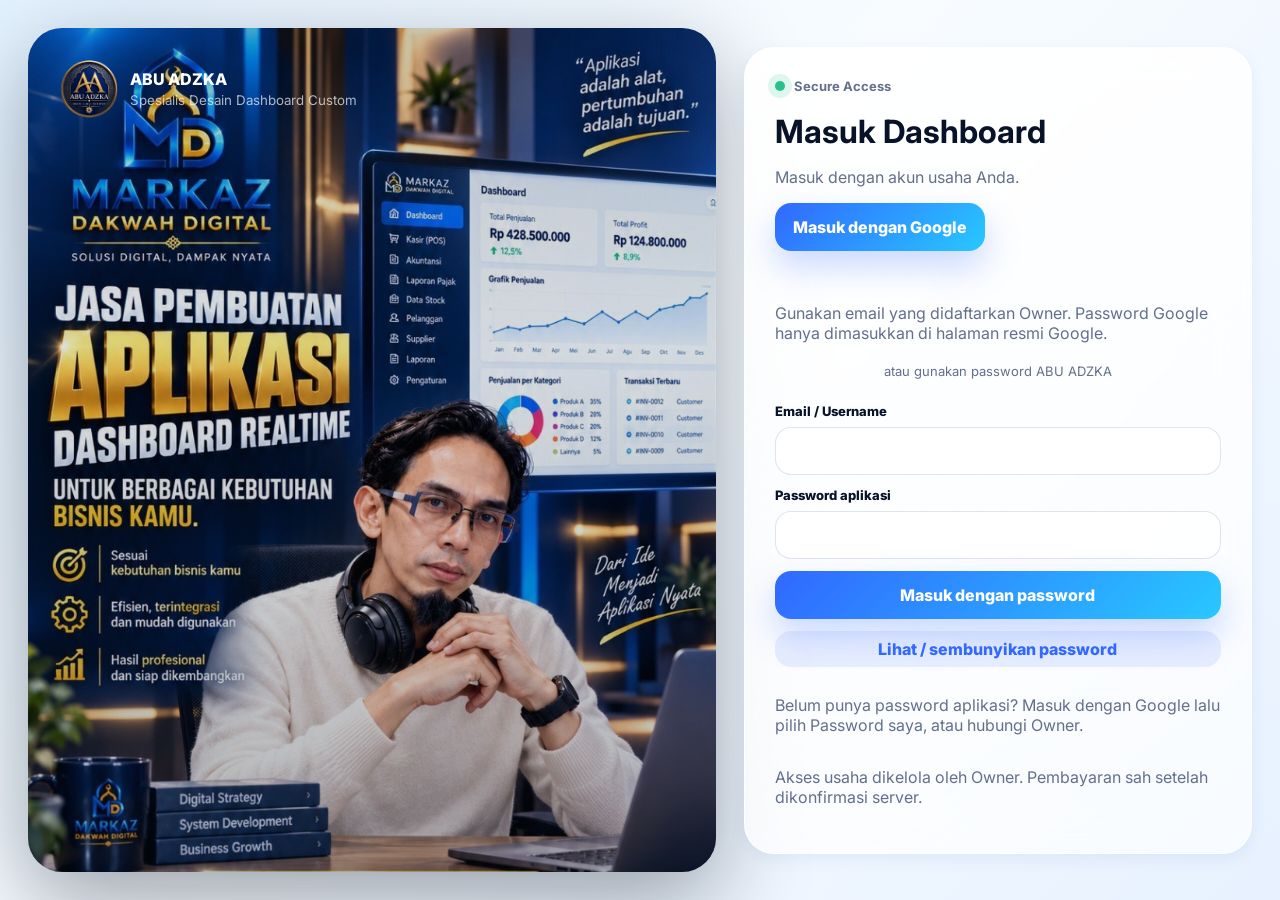
==== commit 1dc9c91c: "Update index.html" ====
--- a/index.html
+++ b/index.html
@@ -4,7 +4,7 @@
   <meta charset="UTF-8">
   <meta name="viewport" content="width=device-width, initial-scale=1.0">
   <title>ABU ADZKA Dashboard Custom</title>
-  <meta name="theme-color" content="#4169e1">
+  <meta name="theme-color" content="#07111f">
   <meta name="description" content="ABU ADZKA dashboard custom untuk absensi, inventaris, stock barang, dan laporan keuangan.">
   <meta name="mobile-web-app-capable" content="yes">
   <meta name="apple-mobile-web-app-capable" content="yes">
@@ -22,17 +22,13 @@
 <style>
 /* Preserve the supplied artwork, with no added frame or cropping. */
 .login-brand img,.brand-lockup img,.sidebar img[src="logo-2026.svg"],.hologram img{object-fit:contain;border:0;border-radius:0;box-shadow:none;background:transparent;transform:none}
-.login-stage{background:#4169e1;display:flex;align-items:center;justify-content:center;min-height:460px;padding:32px}
-.login-stage::before,.login-brand,.orbital-card{display:none}
-.login-visual{display:block;position:static;inset:auto;perspective:none;width:100%;height:auto}
-.hologram{position:static;width:clamp(180px,24vw,290px);height:auto;aspect-ratio:1;margin:auto;transform:none;filter:none;opacity:1}
 .brand-preview{display:inline-flex;padding:0;border:0;background:transparent;cursor:pointer;color:inherit;align-items:center;justify-content:center}
 .brand-preview:focus-visible{outline:2px solid #d7a44b;outline-offset:5px;border-radius:4px}
-#brandSplash{position:fixed;inset:0;z-index:100000;background:#4169e1;display:grid;place-items:center;border:0;padding:0;opacity:1;transition:opacity .22s ease;cursor:pointer}
+#brandSplash{position:fixed;inset:0;z-index:100000;background:#07111f;display:grid;place-items:center;border:0;padding:0;opacity:1;transition:opacity .22s ease;cursor:pointer}
 #brandSplash[hidden]{display:none}
 #brandSplash img{width:clamp(150px,24vw,260px);max-width:70vw;height:auto;object-fit:contain;border:0;border-radius:0;box-shadow:none;background:transparent}
 #brandSplash.leaving{opacity:0;pointer-events:none}
-@media(max-width:620px){.login-stage{min-height:280px}.hologram{width:190px}#brandSplash img{width:24vw;min-width:120px;max-width:220px}}
+@media(max-width:620px){#brandSplash img{width:24vw;min-width:120px;max-width:220px}}
 @media(prefers-reduced-motion:reduce){#brandSplash{transition:none}}
 </style>
 </head>
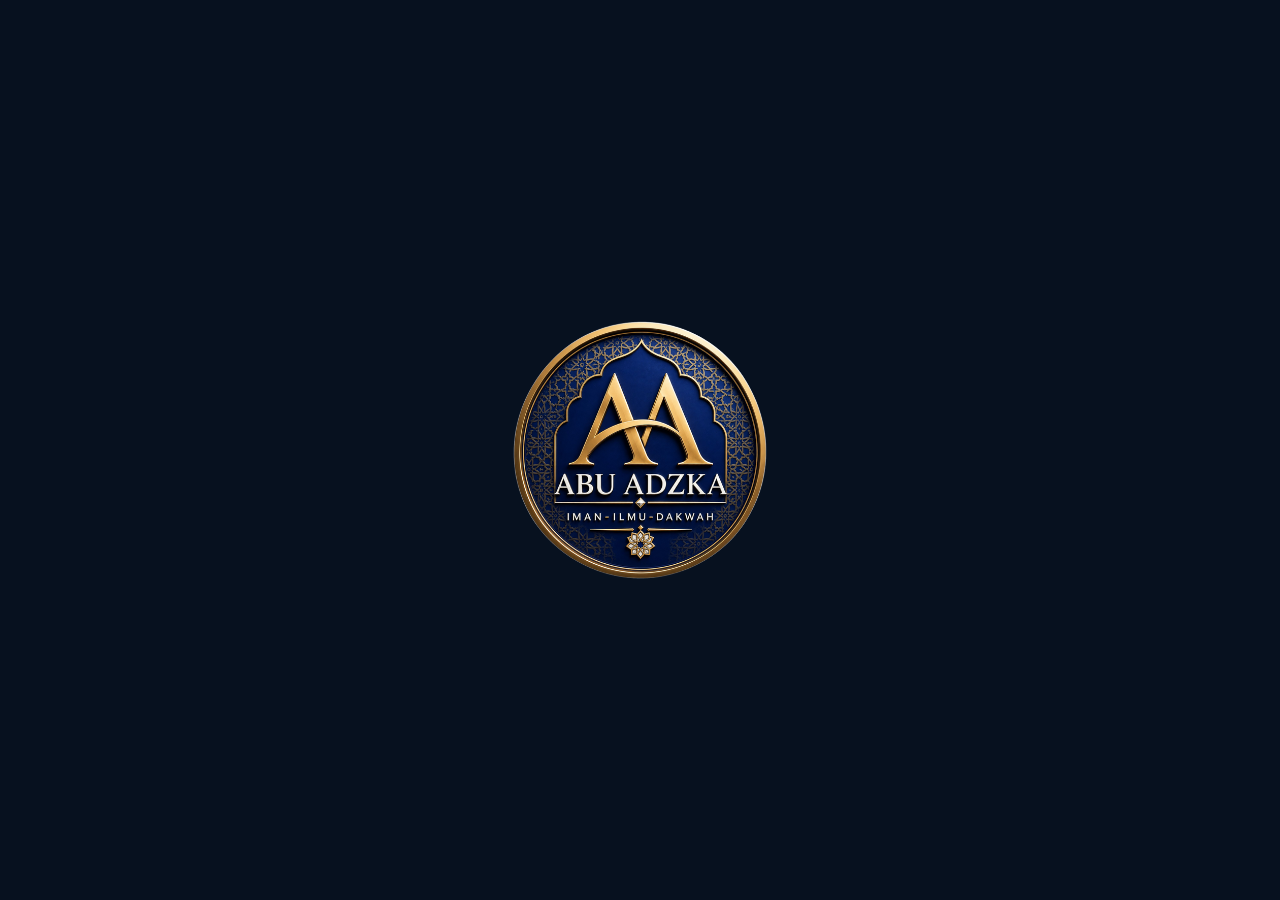
==== commit 237ef373: "Keep login page dark regardless of saved dashboard theme" ====
--- a/index.html
+++ b/index.html
@@ -30,6 +30,13 @@
 #brandSplash.leaving{opacity:0;pointer-events:none}
 @media(max-width:620px){#brandSplash img{width:24vw;min-width:120px;max-width:220px}}
 @media(prefers-reduced-motion:reduce){#brandSplash{transition:none}}
+
+/* Login always uses the original dark palette, independent of dashboard theme. */
+body:has(#loginScreen:not(.hidden)){--text:#edf4ff;--muted:#9eb1d0;--line:rgba(205,220,255,.12);background:radial-gradient(circle at 10% 0%,rgba(49,104,255,.28),transparent 34%),radial-gradient(circle at 82% 20%,rgba(215,164,75,.18),transparent 28%),linear-gradient(135deg,#050b15 0%,#0c1729 48%,#0f1d35 100%)}
+#loginScreen{--text:#edf4ff;--muted:#9eb1d0;--line:rgba(205,220,255,.12);color:var(--text);color-scheme:dark}
+#loginScreen .login-panel,#loginScreen input,#loginScreen select{color:var(--text);background:linear-gradient(145deg,rgba(13,27,50,.88),rgba(18,37,68,.68));border-color:rgba(255,255,255,.12)}
+#loginScreen input::placeholder{color:#9eb1d0}
+#loginScreen input:autofill{box-shadow:0 0 0 1000px #1c2c48 inset;color:#edf4ff;-webkit-text-fill-color:#edf4ff}
 </style>
 </head>
 <body>
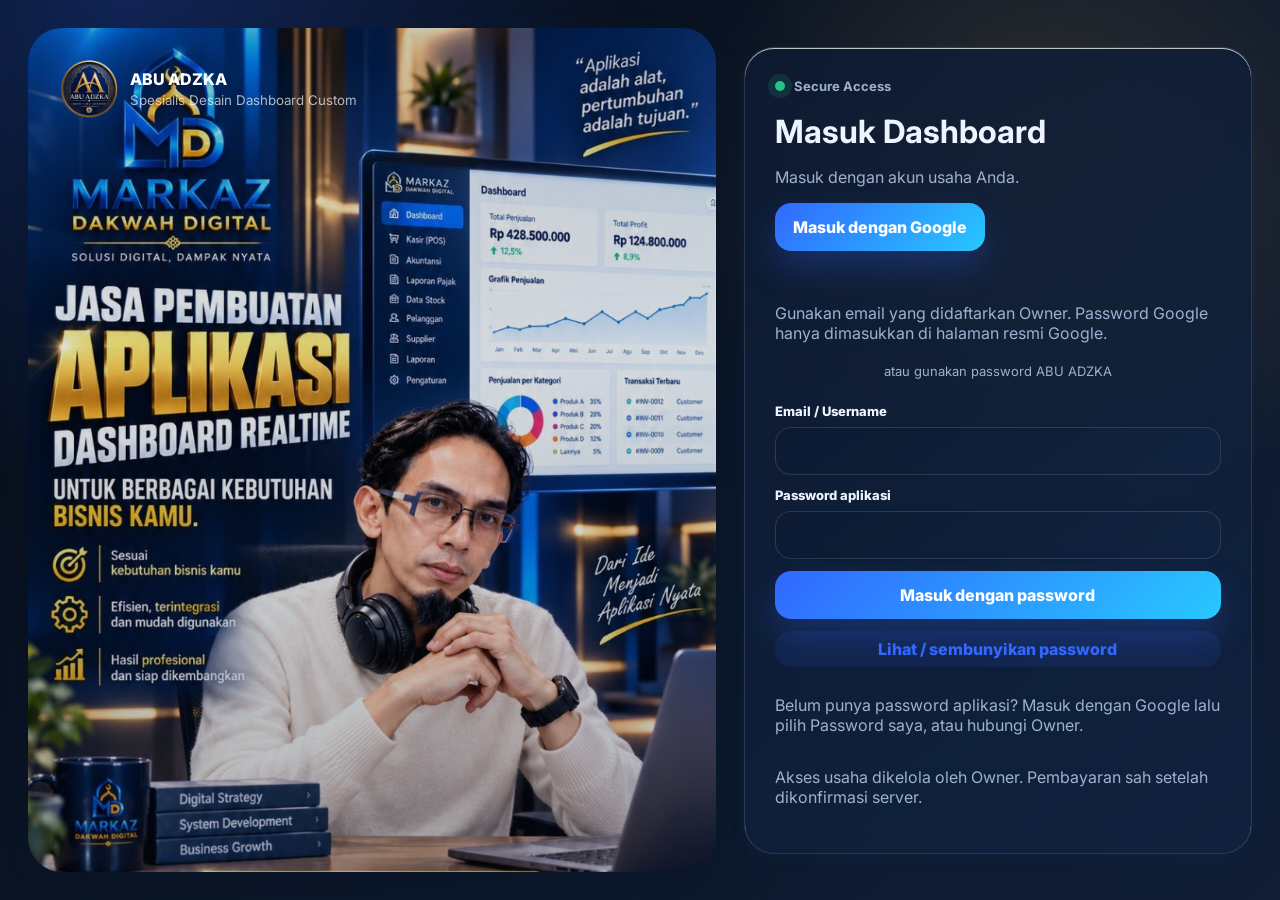
==== commit d7874163: "Update index.html" ====
--- a/index.html
+++ b/index.html
@@ -260,6 +260,6 @@
 <script src="config.js"></script>
 <script src="google-transport.js"></script>
 <script src="password-ui.js"></script>
-<script src="workspace.js"></script><script src="executive-model.js"></script><script src="executive.js"></script><script src="rupiah-input.js"></script><script src="record-ui.js?v=8"></script>
+<script src="workspace.js"></script><script src="executive-model.js"></script><script src="executive.js"></script><script src="rupiah-input.js"></script><script src="record-ui.js?v=8"></script><script src="report-export.js?v=9"></script>
 </body>
 </html>
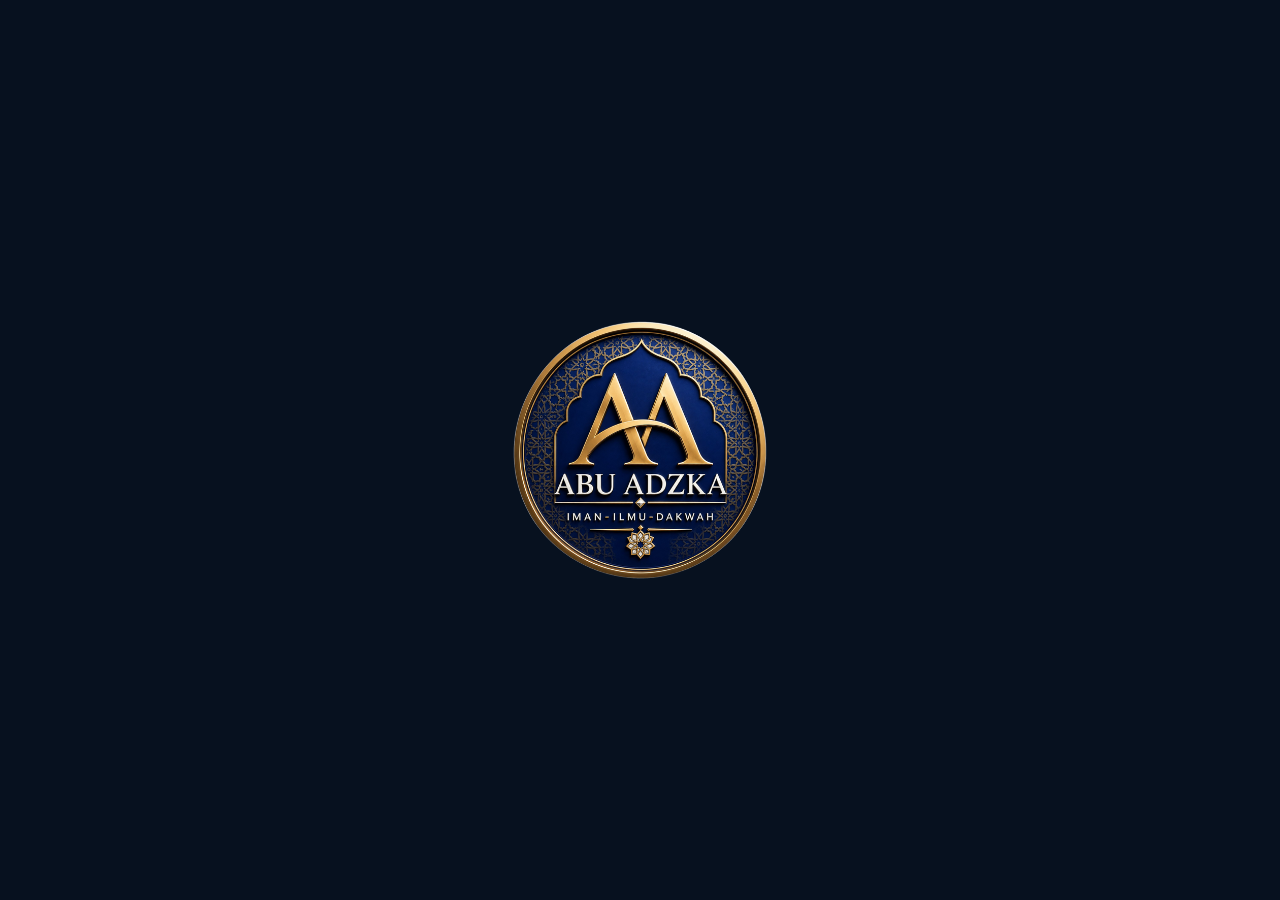
==== commit eb5cc10a: "Update index.html" ====
--- a/index.html
+++ b/index.html
@@ -260,6 +260,6 @@
 <script src="config.js"></script>
 <script src="google-transport.js"></script>
 <script src="password-ui.js"></script>
-<script src="workspace.js"></script><script src="executive-model.js"></script><script src="executive.js"></script><script src="rupiah-input.js"></script><script src="record-ui.js?v=8"></script><script src="report-export.js?v=9"></script>
+<script src="workspace.js"></script><script src="executive-model.js"></script><script src="executive.js"></script><script src="rupiah-input.js"></script><script src="record-ui.js?v=8"></script><script src="report-export.js?v=10"></script>
 </body>
 </html>
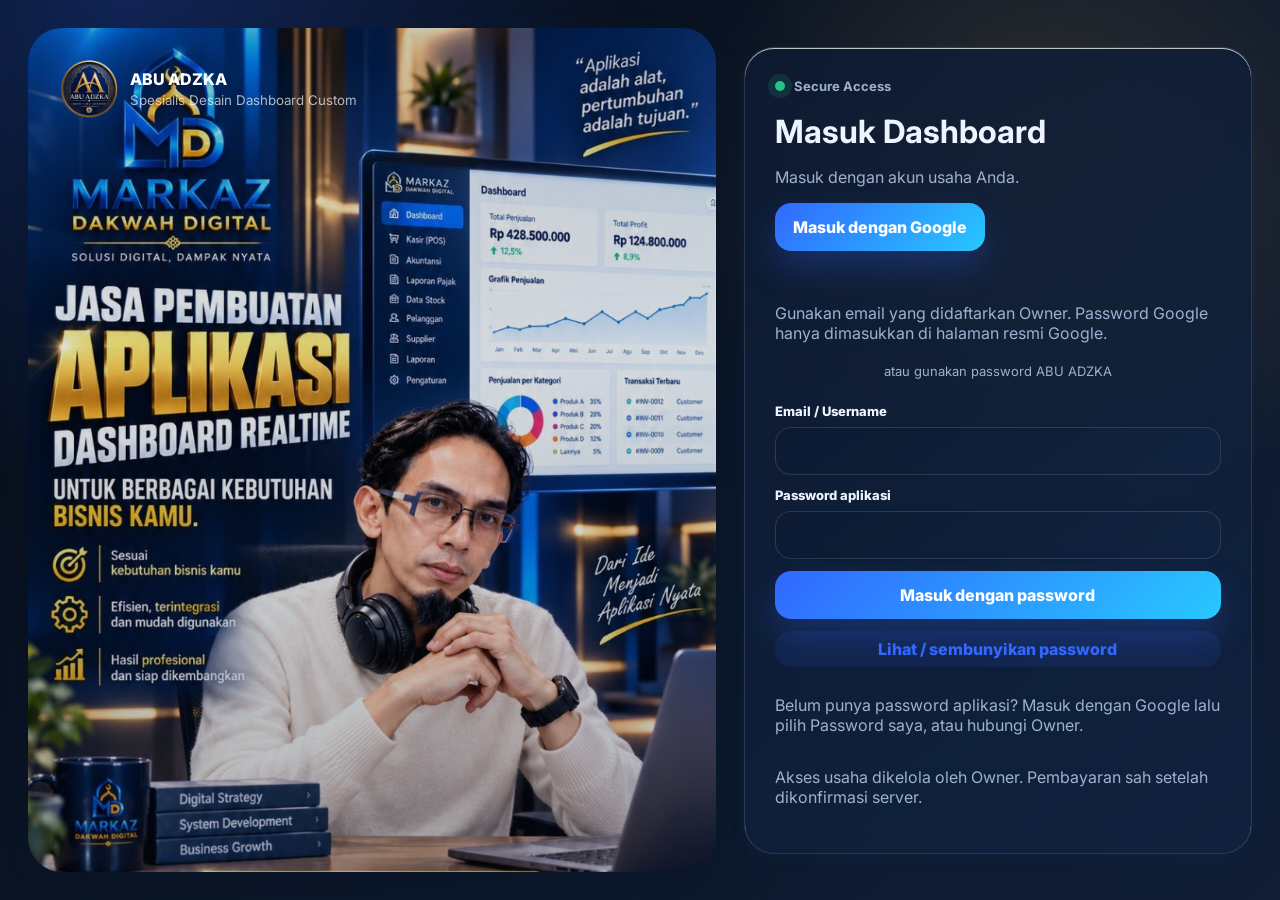
==== commit dad687d7: "Update index.html" ====
--- a/index.html
+++ b/index.html
@@ -260,6 +260,6 @@
 <script src="config.js"></script>
 <script src="google-transport.js"></script>
 <script src="password-ui.js"></script>
-<script src="workspace.js"></script><script src="executive-model.js"></script><script src="executive.js"></script><script src="rupiah-input.js"></script><script src="record-ui.js?v=8"></script><script src="report-export.js?v=10"></script>
+<script src="workspace.js"></script><script src="executive-model.js"></script><script src="executive.js"></script><script src="rupiah-input.js"></script><script src="record-ui.js?v=8"></script><script src="report-export.js?v=10"></script><script src="forms-completion.js?v=11"></script>
 </body>
 </html>
